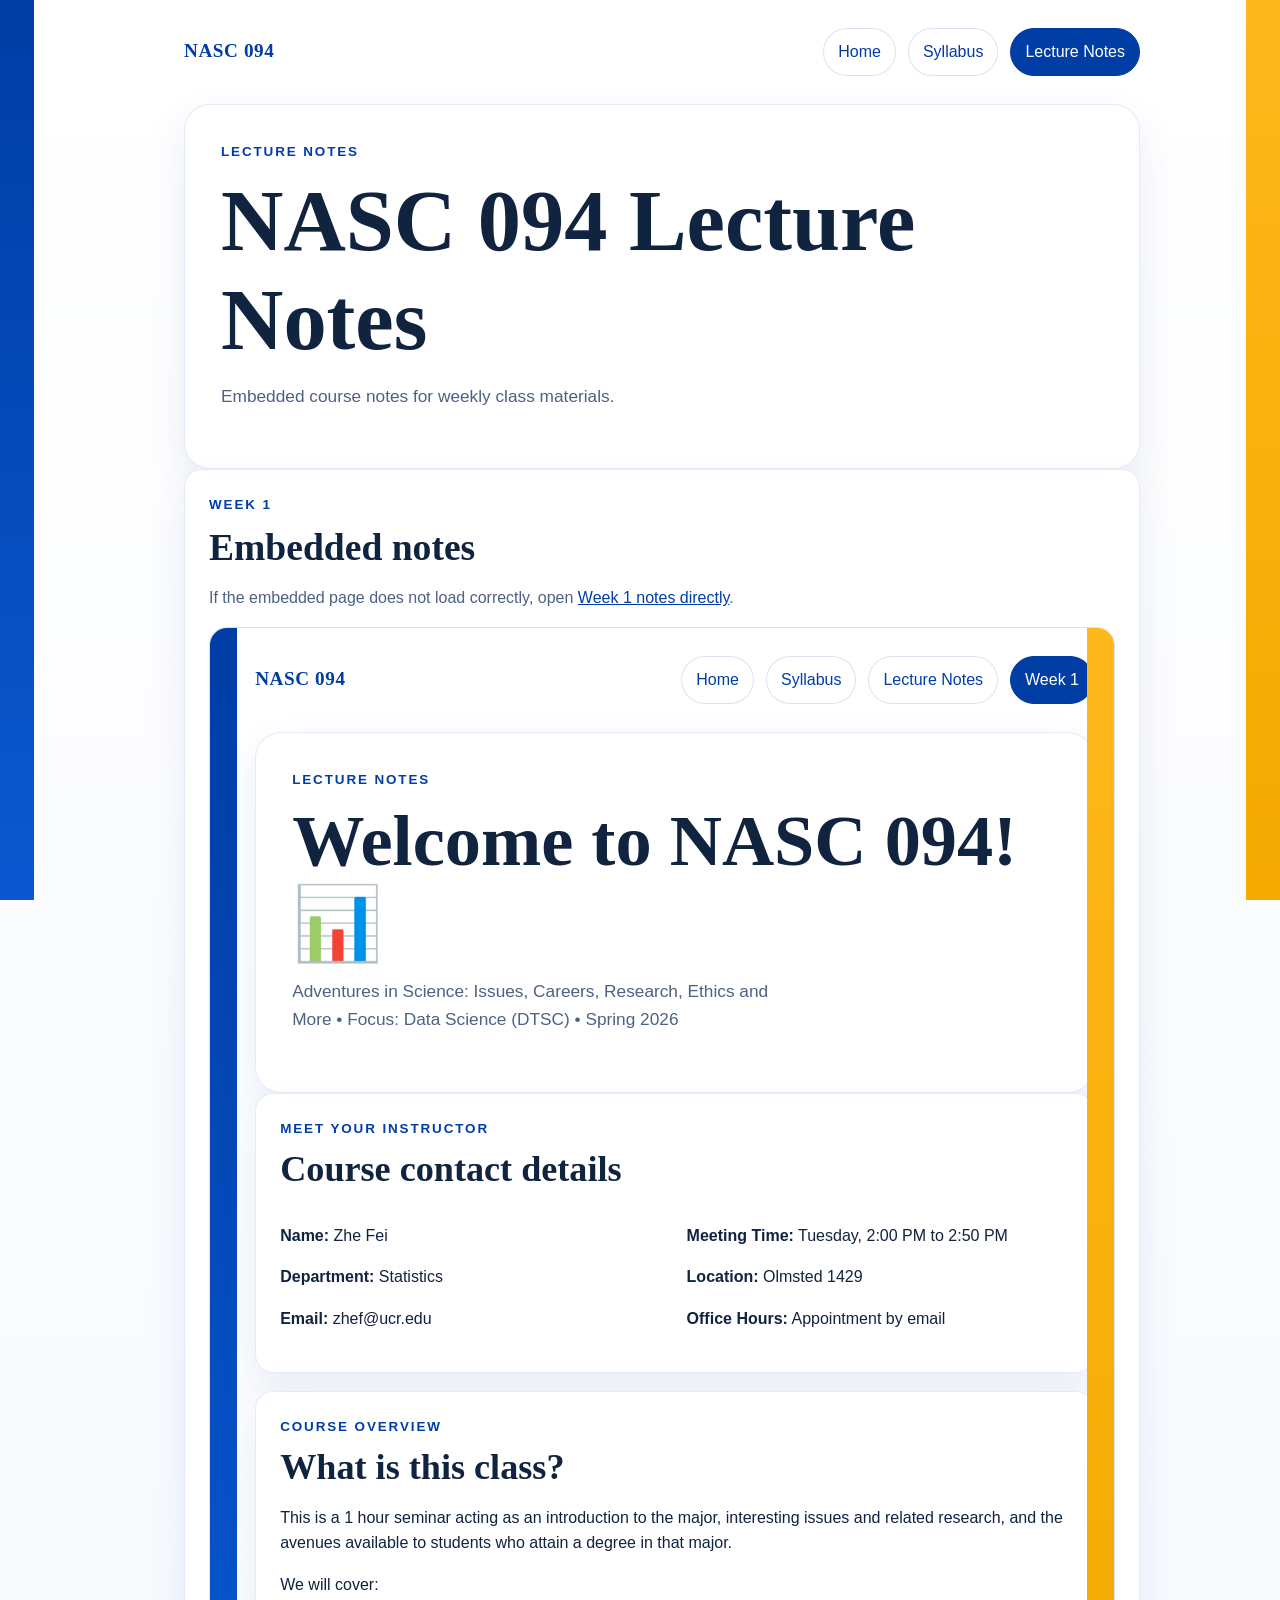
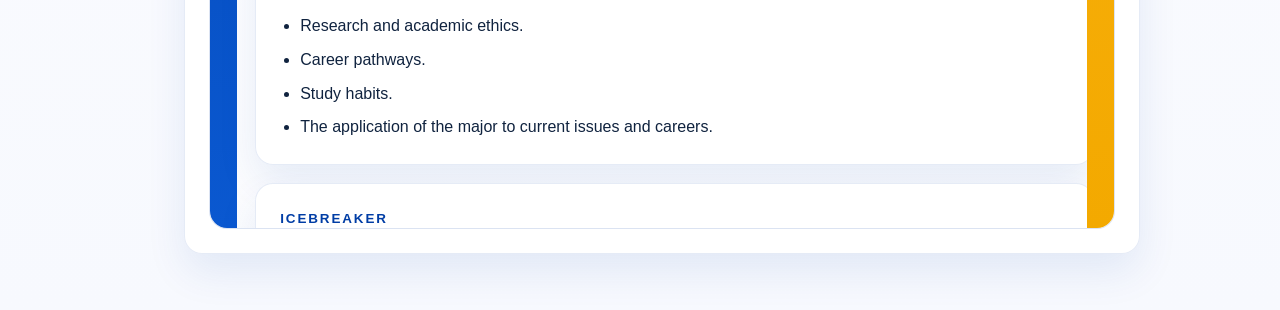
==== lecture_notes/index.html @ c9a221fa "notes" ====
<!DOCTYPE html>
<html lang="en">
<head>
  <meta charset="UTF-8">
  <meta name="viewport" content="width=device-width, initial-scale=1.0">
  <title>Lecture Notes | NASC 094</title>
  <meta name="description" content="Lecture notes for NASC 094 Adventures in Science, Data Science focus.">
  <link rel="stylesheet" href="../assets/styles.css">
</head>
<body>
  <div class="site-shell site-shell-inner">
    <header class="page-header">
      <nav class="topbar">
        <a class="brand" href="../index.html">NASC 094</a>
        <div class="nav-links">
          <a href="../index.html">Home</a>
          <a href="../syllabus.html">Syllabus</a>
          <a href="index.html" aria-current="page">Lecture Notes</a>
        </div>
      </nav>

      <section class="page-intro reveal delay-1">
        <p class="eyebrow">Lecture Notes</p>
        <h1>NASC 094 Lecture Notes</h1>
        <p class="hero-subtitle">Embedded course notes for weekly class materials.</p>
      </section>
    </header>

    <main class="stack-layout">
      <section class="content-panel reveal delay-2">
        <p class="section-tag">Week 1</p>
        <h2>Embedded notes</h2>
        <p class="muted">If the embedded page does not load correctly, open <a href="Week1.html">Week 1 notes directly</a>.</p>
        <div class="embed-shell">
          <iframe
            class="notes-frame"
            src="Week1.html"
            title="Week 1 lecture notes"
            loading="lazy">
          </iframe>
        </div>
      </section>
    </main>
  </div>
</body>
</html>
---- assets/styles.css ----
:root {
  --bg: #ffffff;
  --bg-soft: #f7f9fe;
  --paper: rgba(255, 255, 255, 0.96);
  --ink: #10233f;
  --muted: #4d6182;
  --line: rgba(0, 61, 165, 0.14);
  --blue: #003da5;
  --blue-soft: #e8f0ff;
  --gold: #ffb81c;
  --gold-soft: #fff3cf;
  --shadow: 0 18px 40px rgba(0, 61, 165, 0.09);
  --radius-lg: 26px;
  --radius-md: 18px;
  --radius-sm: 12px;
}

* {
  box-sizing: border-box;
}

html {
  scroll-behavior: smooth;
}

body {
  margin: 0;
  color: var(--ink);
  background:
    linear-gradient(180deg, #ffffff 0%, var(--bg-soft) 100%);
  font-family: "Avenir Next", "Trebuchet MS", sans-serif;
  line-height: 1.6;
  position: relative;
}

body::before {
  content: "";
  position: fixed;
  inset: 0 auto 0 0;
  width: clamp(12px, 3vw, 34px);
  background: linear-gradient(180deg, var(--blue) 0%, #0a58d0 100%);
  pointer-events: none;
  z-index: 0;
}

body::after {
  content: "";
  position: fixed;
  inset: 0 0 0 auto;
  width: clamp(12px, 3vw, 34px);
  background: linear-gradient(180deg, var(--gold) 0%, #f3a900 100%);
  pointer-events: none;
  z-index: 0;
}

a {
  color: var(--blue);
}

.site-shell {
  position: relative;
  max-width: 1180px;
  margin: 0 auto;
  padding: 28px 20px 56px clamp(32px, 5vw, 64px);
}

.site-shell-inner {
  max-width: 1040px;
}

.topbar {
  display: flex;
  justify-content: space-between;
  align-items: center;
  gap: 16px;
  margin-bottom: 28px;
}

.brand {
  color: var(--blue);
  text-decoration: none;
  font-family: Georgia, "Palatino Linotype", serif;
  font-size: 1.2rem;
  font-weight: 700;
  letter-spacing: 0.03em;
}

.nav-links {
  display: flex;
  flex-wrap: wrap;
  gap: 12px;
}

.nav-links a {
  padding: 10px 14px;
  border: 1px solid var(--line);
  border-radius: 999px;
  background: rgba(255, 255, 255, 0.96);
  color: var(--blue);
  text-decoration: none;
}

.nav-links a[aria-current="page"] {
  background: var(--blue);
  border-color: var(--blue);
  color: #ffffff;
}

.hero,
.page-header {
  position: relative;
}

.hero-panel,
.page-intro,
.content-panel,
.info-card,
.timeline-panel {
  background: var(--paper);
  backdrop-filter: blur(10px);
  border: 1px solid rgba(0, 61, 165, 0.1);
  box-shadow: var(--shadow);
}

.hero-panel,
.page-intro {
  border-radius: var(--radius-lg);
  padding: 36px;
}

.hero-panel {
  min-height: 340px;
  display: flex;
  flex-direction: column;
  justify-content: center;
  overflow: hidden;
  border-top: 8px solid var(--blue);
  border-right: 8px solid var(--gold);
}

.hero-panel::after {
  content: "";
  position: absolute;
  right: -60px;
  bottom: -60px;
  width: 240px;
  height: 240px;
  border-radius: 50%;
  background: linear-gradient(135deg, rgba(255, 184, 28, 0.26), rgba(0, 61, 165, 0.14));
  filter: blur(10px);
}

.eyebrow,
.section-tag {
  margin: 0 0 10px;
  color: var(--blue);
  font-size: 0.84rem;
  font-weight: 700;
  letter-spacing: 0.14em;
  text-transform: uppercase;
}

h1,
h2,
h3 {
  margin-top: 0;
  line-height: 1.15;
  font-family: Georgia, "Palatino Linotype", serif;
}

h1 {
  max-width: 12ch;
  margin-bottom: 12px;
  font-size: clamp(2.6rem, 8vw, 5.4rem);
}

.page-intro h1 {
  max-width: 100%;
}

h2 {
  margin-bottom: 16px;
  font-size: clamp(1.5rem, 4vw, 2.35rem);
}

h3 {
  margin-bottom: 8px;
  font-size: 1.12rem;
}

.hero-subtitle {
  max-width: 52ch;
  margin: 0 0 22px;
  color: var(--muted);
  font-size: 1.08rem;
}

.hero-meta {
  display: flex;
  flex-wrap: wrap;
  gap: 10px;
  margin-bottom: 24px;
}

.hero-meta span {
  padding: 8px 12px;
  border-radius: 999px;
  background: var(--blue-soft);
  border: 1px solid rgba(0, 61, 165, 0.14);
  font-size: 0.94rem;
}

.hero-actions {
  display: flex;
  flex-wrap: wrap;
  gap: 12px;
}

.button {
  display: inline-flex;
  align-items: center;
  justify-content: center;
  padding: 12px 18px;
  border-radius: 999px;
  text-decoration: none;
  font-weight: 700;
  transition: transform 180ms ease, background 180ms ease;
}

.button:hover {
  transform: translateY(-1px);
}

.button-primary {
  background: var(--blue);
  color: #ffffff;
}

.button-secondary {
  background: var(--gold-soft);
  color: var(--ink);
  border: 1px solid var(--line);
}

.card-grid,
.content-grid {
  display: grid;
  gap: 18px;
  margin-top: 22px;
}

.card-grid {
  grid-template-columns: repeat(3, minmax(0, 1fr));
}

.content-grid {
  grid-template-columns: minmax(0, 1.4fr) minmax(300px, 0.9fr);
}

.info-card,
.content-panel,
.timeline-panel {
  border-radius: var(--radius-md);
  padding: 24px;
}

.info-card h2 {
  margin-bottom: 12px;
  font-size: 1.3rem;
}

.card-highlight {
  margin: 0 0 4px;
  font-size: 1.5rem;
  font-weight: 700;
}

.accent-gold {
  border-top: 6px solid var(--gold);
}

.accent-green {
  border-top: 6px solid var(--blue);
}

.accent-rust {
  border-top: 6px solid var(--gold);
}

.compact {
  align-self: start;
}

.feature-list,
.assignment-list {
  margin: 0;
  padding-left: 20px;
}

.feature-list li + li {
  margin-top: 8px;
}

.facts {
  display: grid;
  gap: 12px;
  margin: 0;
}

.facts div {
  padding: 12px 14px;
  border-radius: var(--radius-sm);
  background: var(--blue-soft);
}

.facts dt {
  margin-bottom: 2px;
  color: var(--muted);
  font-size: 0.88rem;
  text-transform: uppercase;
  letter-spacing: 0.08em;
}

.facts dd {
  margin: 0;
  font-weight: 700;
}

.grade-boxes {
  display: grid;
  grid-template-columns: repeat(3, minmax(0, 1fr));
  gap: 12px;
  margin: 18px 0;
}

.grade-box {
  padding: 16px;
  border-radius: var(--radius-sm);
  background: linear-gradient(180deg, rgba(255, 184, 28, 0.22), rgba(0, 61, 165, 0.08));
  border: 1px solid rgba(0, 61, 165, 0.12);
}

.grade-box strong,
.grade-box span {
  display: block;
}

.grade-box span {
  margin-top: 6px;
  font-size: 1.35rem;
  font-weight: 700;
}

.muted {
  color: var(--muted);
}

.timeline {
  display: grid;
  grid-template-columns: repeat(4, minmax(0, 1fr));
  gap: 14px;
}

.timeline div {
  padding: 16px;
  border-radius: var(--radius-sm);
  background: rgba(255, 255, 255, 0.92);
  border: 1px solid var(--line);
}

.timeline span {
  display: inline-block;
  margin-bottom: 8px;
  padding: 6px 10px;
  border-radius: 999px;
  background: var(--gold-soft);
  color: var(--blue);
  font-size: 0.88rem;
  font-weight: 700;
}

.timeline p {
  margin: 0;
}

.site-footer {
  display: flex;
  justify-content: space-between;
  gap: 16px;
  margin-top: 26px;
  padding: 18px 4px 0;
  color: var(--muted);
}

.stack-layout {
  display: grid;
  gap: 18px;
}

.two-column-list {
  display: grid;
  grid-template-columns: repeat(2, minmax(0, 1fr));
  gap: 16px 24px;
}

.assignment-list {
  display: grid;
  gap: 14px;
  padding-left: 0;
}

.assignment-list article {
  padding: 16px 18px;
  border-radius: var(--radius-sm);
  background: rgba(255, 255, 255, 0.96);
  border: 1px solid var(--line);
}

.assignment-list h3,
.assignment-list p {
  margin: 0;
}

.assignment-list p {
  margin-top: 6px;
}

.schedule-table {
  display: grid;
  gap: 12px;
}

.schedule-row {
  display: grid;
  grid-template-columns: 130px minmax(0, 1fr);
  gap: 14px;
  align-items: start;
  padding: 16px 18px;
  border-radius: var(--radius-sm);
  background: rgba(255, 255, 255, 0.96);
  border: 1px solid var(--line);
}

.schedule-week {
  font-weight: 700;
  color: var(--blue);
}

.schedule-topic {
  min-width: 0;
}

.embed-shell {
  overflow: hidden;
  border: 1px solid var(--line);
  border-radius: var(--radius-md);
  background: #ffffff;
}

.notes-frame {
  display: block;
  width: 100%;
  min-height: 1200px;
  border: 0;
  background: #ffffff;
}

.reveal {
  opacity: 0;
  transform: translateY(16px);
  animation: rise 700ms ease forwards;
}

.delay-1 {
  animation-delay: 80ms;
}

.delay-2 {
  animation-delay: 160ms;
}

.delay-3 {
  animation-delay: 240ms;
}

.delay-4 {
  animation-delay: 320ms;
}

@keyframes rise {
  to {
    opacity: 1;
    transform: translateY(0);
  }
}

@media (max-width: 900px) {
  .card-grid,
  .content-grid,
  .timeline,
  .grade-boxes,
  .two-column-list {
    grid-template-columns: 1fr;
  }

  .site-footer,
  .topbar {
    flex-direction: column;
    align-items: flex-start;
  }

  h1 {
    max-width: 100%;
  }
}

@media (max-width: 640px) {
  .site-shell {
    padding: 16px 14px 42px 30px;
  }

  .hero-panel,
  .page-intro,
  .content-panel,
  .info-card,
  .timeline-panel {
    padding: 20px;
  }

  .schedule-row {
    grid-template-columns: 1fr;
  }

  .nav-links {
    width: 100%;
  }

  .nav-links a {
    text-align: center;
    flex: 1 1 auto;
  }
}
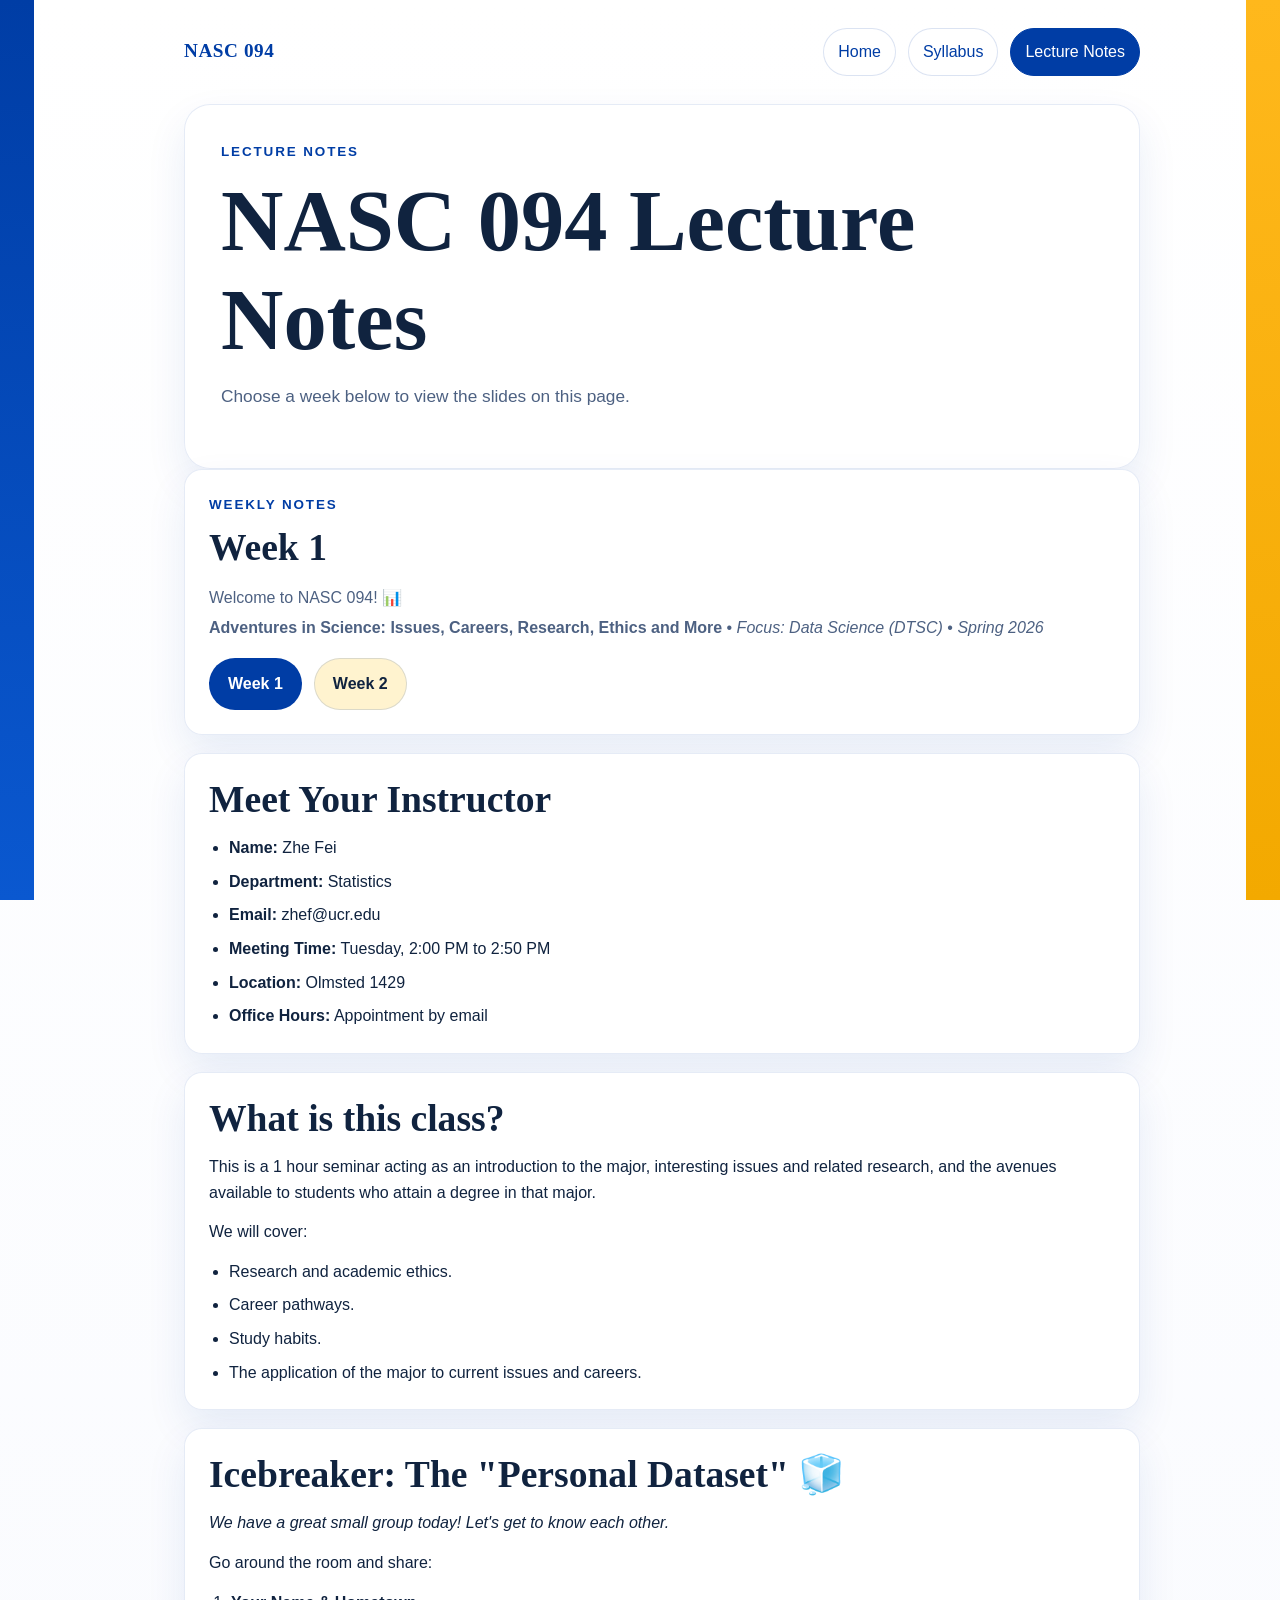
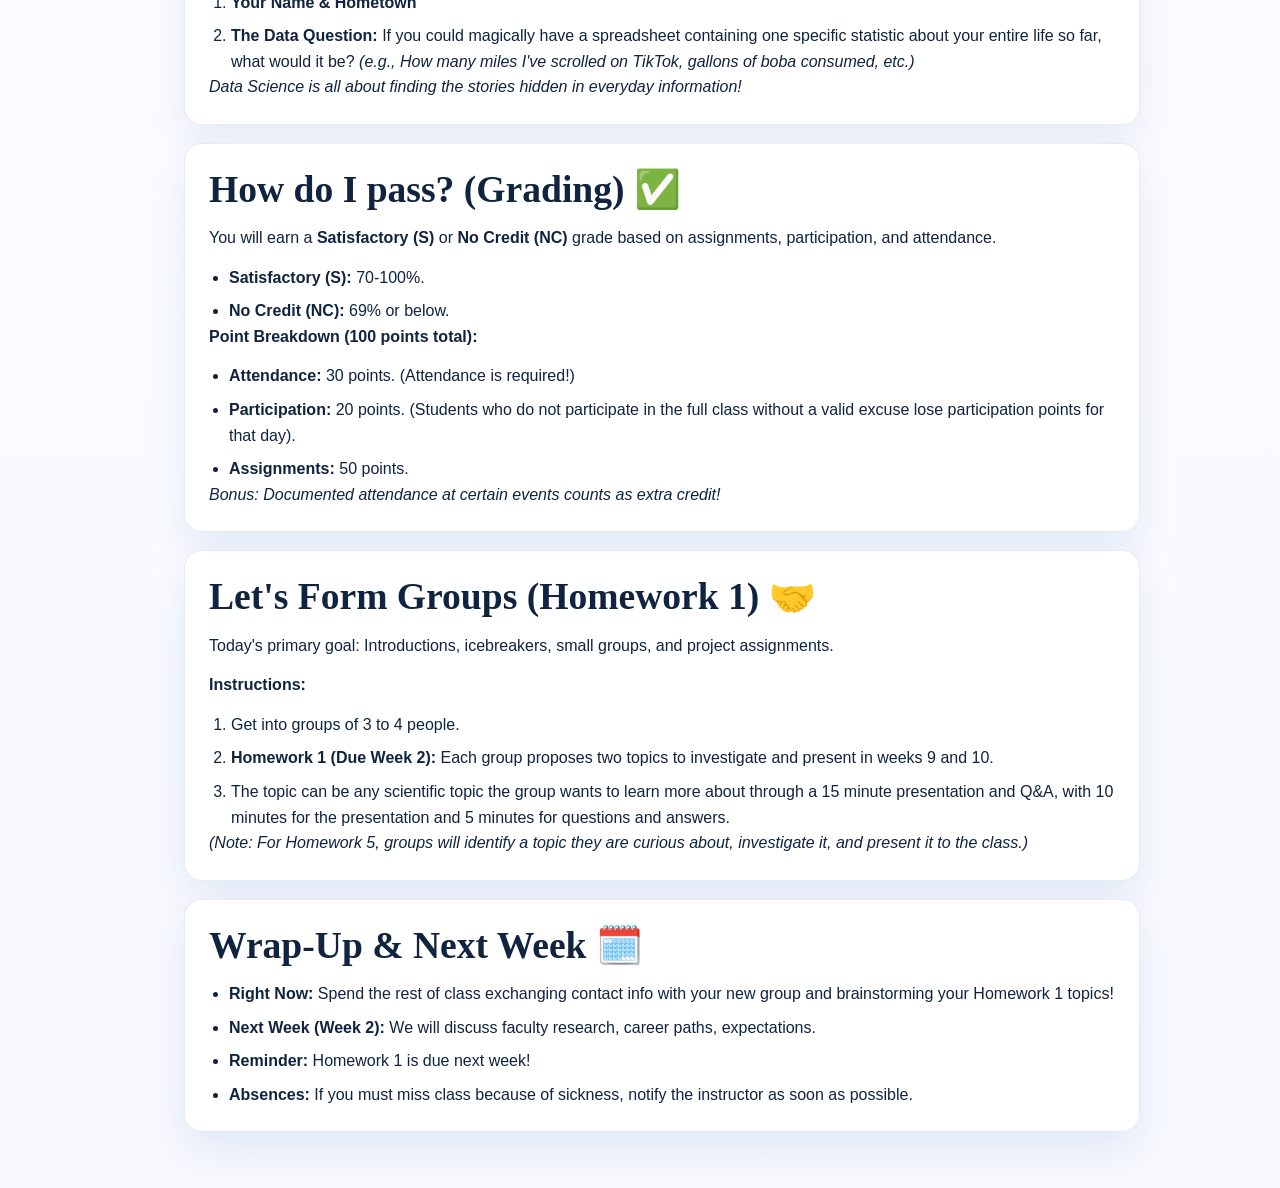
==== commit 2dabf502: "notes" ====
--- a/lecture_notes/index.html
+++ b/lecture_notes/index.html
@@ -22,25 +22,37 @@
       <section class="page-intro reveal delay-1">
         <p class="eyebrow">Lecture Notes</p>
         <h1>NASC 094 Lecture Notes</h1>
-        <p class="hero-subtitle">Embedded course notes for weekly class materials.</p>
+        <p class="hero-subtitle">Choose a week below to view the slides on this page.</p>
       </section>
     </header>
 
     <main class="stack-layout">
       <section class="content-panel reveal delay-2">
-        <p class="section-tag">Week 1</p>
-        <h2>Embedded notes</h2>
-        <p class="muted">If the embedded page does not load correctly, open <a href="Week1.html">Week 1 notes directly</a>.</p>
-        <div class="embed-shell">
-          <iframe
-            class="notes-frame"
-            src="Week1.html"
-            title="Week 1 lecture notes"
-            loading="lazy">
-          </iframe>
+        <p class="section-tag">Weekly Notes</p>
+        <h2 id="deck-heading">Week 1</h2>
+        <p class="muted" id="deck-summary">Lecture notes are rendered directly from the markdown files in this folder.</p>
+        <div class="notes-switcher" role="tablist" aria-label="Lecture note weeks">
+          <a class="button button-secondary note-tab" href="#week1" data-week="week1">Week 1</a>
+          <a class="button button-secondary note-tab" href="#week2" data-week="week2">Week 2</a>
         </div>
       </section>
+
+      <div id="notes-content" class="stack-layout" aria-live="polite"></div>
+
+      <noscript>
+        <section class="content-panel">
+          <p class="section-tag">JavaScript Required</p>
+          <h2>Open the markdown files directly</h2>
+          <p>This page uses JavaScript to render the markdown lecture notes.</p>
+          <ul class="feature-list">
+            <li><a href="Week1.md">Week 1 markdown</a></li>
+            <li><a href="Week2.md">Week 2 markdown</a></li>
+          </ul>
+        </section>
+      </noscript>
     </main>
   </div>
+
+  <script src="../assets/lecture-notes.js" defer></script>
 </body>
 </html>
--- a/assets/styles.css
+++ b/assets/styles.css
@@ -174,6 +174,11 @@
   font-size: clamp(2.6rem, 8vw, 5.4rem);
 }
 
+.hero-panel h1 {
+  max-width: 100%;
+  font-size: clamp(2rem, 4.8vw, 3.6rem);
+}
+
 .page-intro h1 {
   max-width: 100%;
 }
@@ -193,6 +198,11 @@
   margin: 0 0 22px;
   color: var(--muted);
   font-size: 1.08rem;
+}
+
+.hero-panel .hero-subtitle {
+  max-width: 100%;
+  font-size: clamp(0.98rem, 1.8vw, 1.12rem);
 }
 
 .hero-meta {
@@ -214,6 +224,43 @@
   display: flex;
   flex-wrap: wrap;
   gap: 12px;
+  justify-content: flex-end;
+}
+
+.hero-footer {
+  position: relative;
+  z-index: 1;
+  display: flex;
+  justify-content: space-between;
+  align-items: flex-end;
+  gap: 20px;
+  margin-top: auto;
+}
+
+.hero-instructor {
+  display: flex;
+  flex-direction: column;
+  gap: 2px;
+}
+
+.hero-instructor-label {
+  margin: 0;
+  color: var(--muted);
+  font-size: 0.82rem;
+  font-weight: 700;
+  letter-spacing: 0.08em;
+  text-transform: uppercase;
+}
+
+.hero-instructor-name {
+  margin: 0;
+  font-size: 1.12rem;
+  font-weight: 700;
+}
+
+.hero-instructor-email {
+  font-weight: 600;
+  text-decoration: none;
 }
 
 .button {
@@ -349,6 +396,22 @@
   margin-top: 6px;
   font-size: 1.35rem;
   font-weight: 700;
+}
+
+.grading-panel {
+  font-size: 0.95rem;
+}
+
+.grading-panel h2 {
+  font-size: clamp(1.25rem, 2.4vw, 1.75rem);
+}
+
+.grading-panel .grade-box strong {
+  font-size: 0.92rem;
+}
+
+.grading-panel .grade-box span {
+  font-size: 1.08rem;
 }
 
 .muted {
@@ -465,6 +528,62 @@
   background: #ffffff;
 }
 
+.notes-title {
+  font-size: clamp(1.8rem, 3.6vw, 2.8rem);
+}
+
+.notes-switcher {
+  display: flex;
+  flex-wrap: wrap;
+  gap: 12px;
+  margin-top: 18px;
+}
+
+.note-tab {
+  border: 1px solid var(--line);
+}
+
+.note-tab.is-active {
+  background: var(--blue);
+  color: #ffffff;
+}
+
+.note-slide h2 {
+  margin-bottom: 14px;
+}
+
+.note-slide p {
+  margin: 0 0 14px;
+}
+
+.note-slide p:last-child,
+.note-slide ul:last-child,
+.note-slide ol:last-child {
+  margin-bottom: 0;
+}
+
+.note-slide code {
+  padding: 0.08rem 0.35rem;
+  border-radius: 999px;
+  background: var(--blue-soft);
+  font-family: "SFMono-Regular", Consolas, "Liberation Mono", Menlo, monospace;
+  font-size: 0.92em;
+}
+
+.notes-ordered-list {
+  margin: 0;
+  padding-left: 22px;
+}
+
+.notes-ordered-list li + li {
+  margin-top: 8px;
+}
+
+.notes-subtitle {
+  display: inline-block;
+  margin-top: 4px;
+}
+
 .reveal {
   opacity: 0;
   transform: translateY(16px);
@@ -512,6 +631,15 @@
   h1 {
     max-width: 100%;
   }
+
+  .hero-footer {
+    flex-direction: column;
+    align-items: flex-start;
+  }
+
+  .hero-actions {
+    justify-content: flex-start;
+  }
 }
 
 @media (max-width: 640px) {
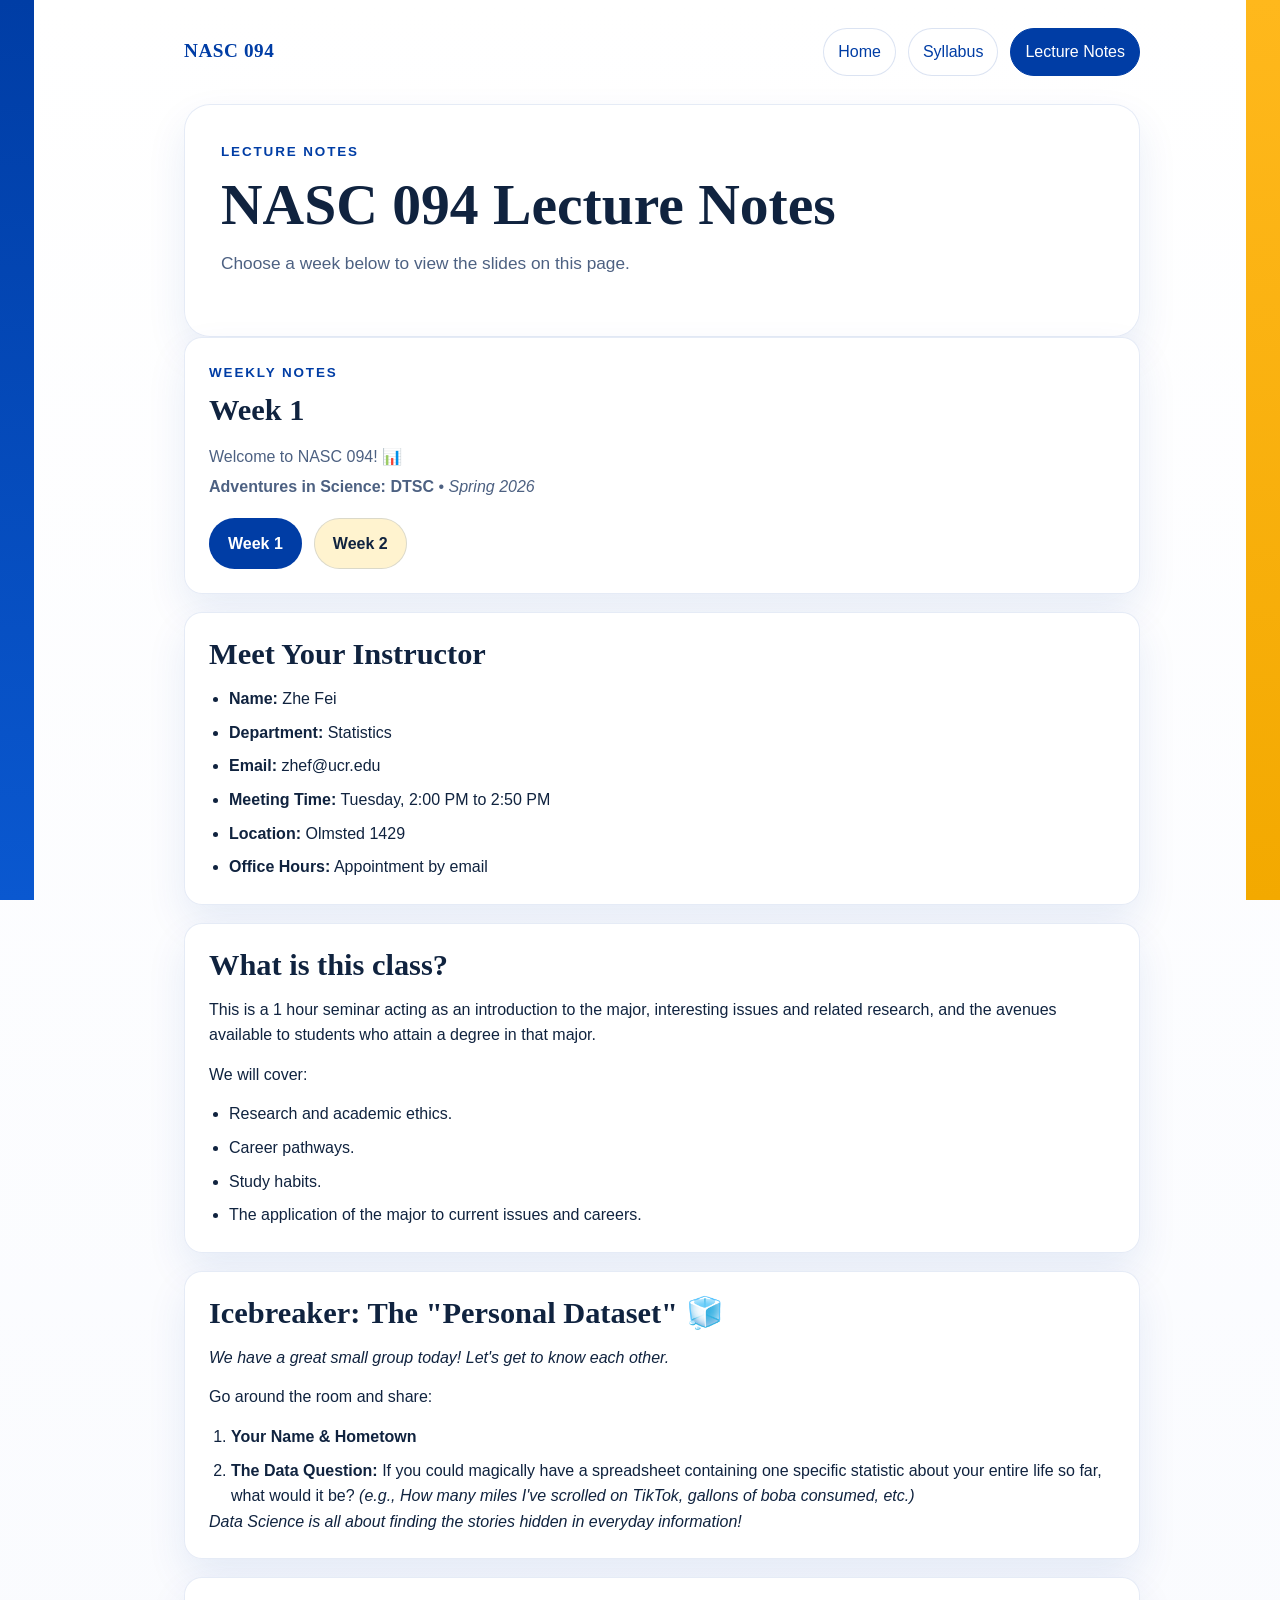
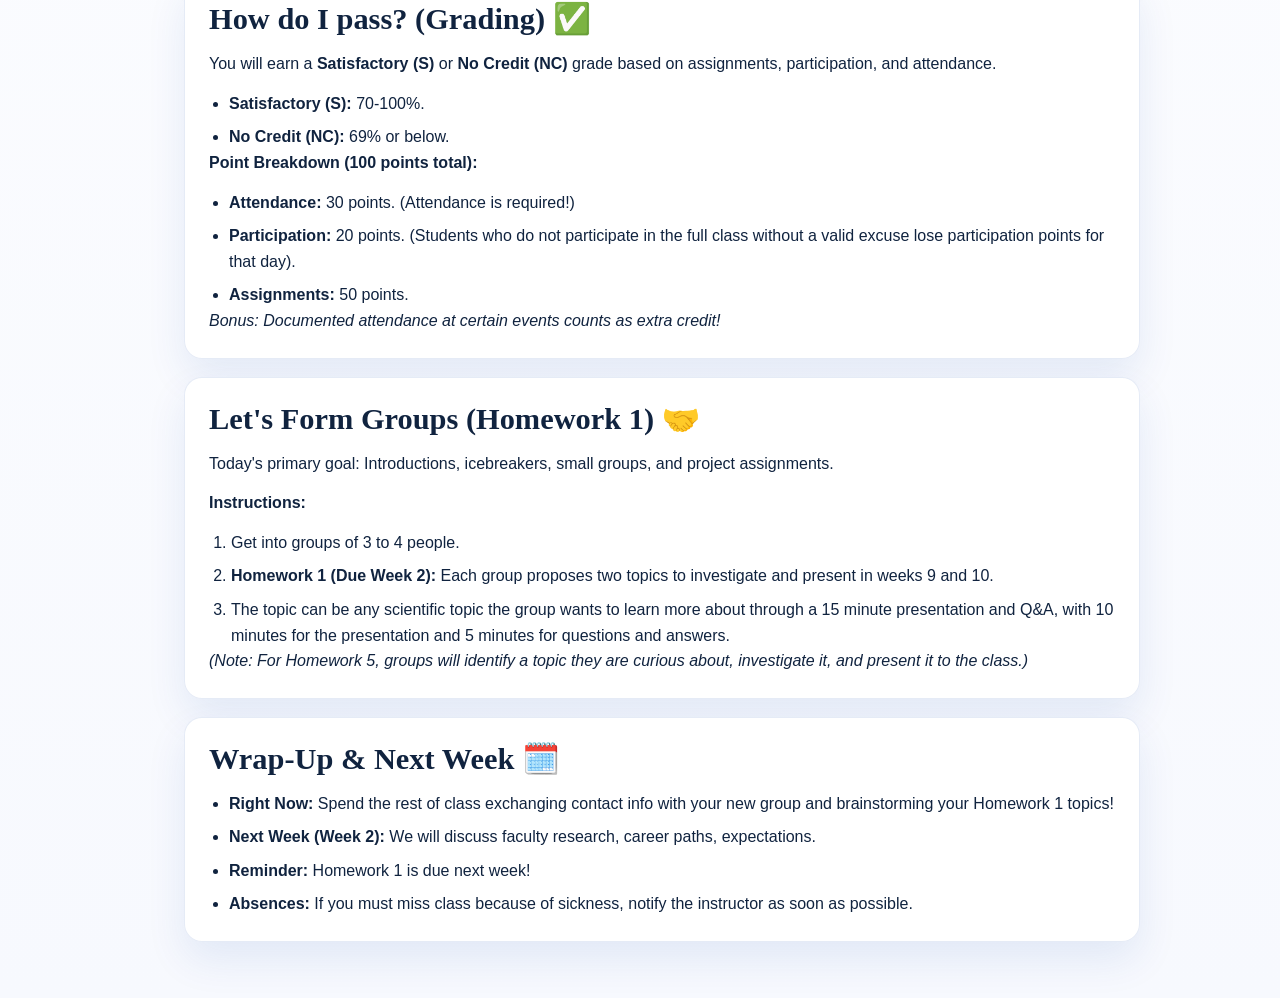
==== commit 3b8e18a7: "fontsize" ====
--- a/lecture_notes/index.html
+++ b/lecture_notes/index.html
@@ -21,7 +21,7 @@
 
       <section class="page-intro reveal delay-1">
         <p class="eyebrow">Lecture Notes</p>
-        <h1>NASC 094 Lecture Notes</h1>
+        <h1 class="notes-page-title">NASC 094 Lecture Notes</h1>
         <p class="hero-subtitle">Choose a week below to view the slides on this page.</p>
       </section>
     </header>
--- a/assets/styles.css
+++ b/assets/styles.css
@@ -532,8 +532,21 @@
   font-size: clamp(1.8rem, 3.6vw, 2.8rem);
 }
 
+.notes-page-title {
+  max-width: 100%;
+  font-size: clamp(2rem, 4.8vw, 3.6rem);
+}
+
 .notes-switcher {
   display: flex;
+}
+
+#deck-heading {
+  font-size: clamp(1.35rem, 2.8vw, 1.9rem);
+  margin-bottom: 12px;
+}
+
+.notes-switcher {
   flex-wrap: wrap;
   gap: 12px;
   margin-top: 18px;
@@ -550,6 +563,7 @@
 
 .note-slide h2 {
   margin-bottom: 14px;
+  font-size: clamp(1.35rem, 2.8vw, 1.9rem);
 }
 
 .note-slide p {
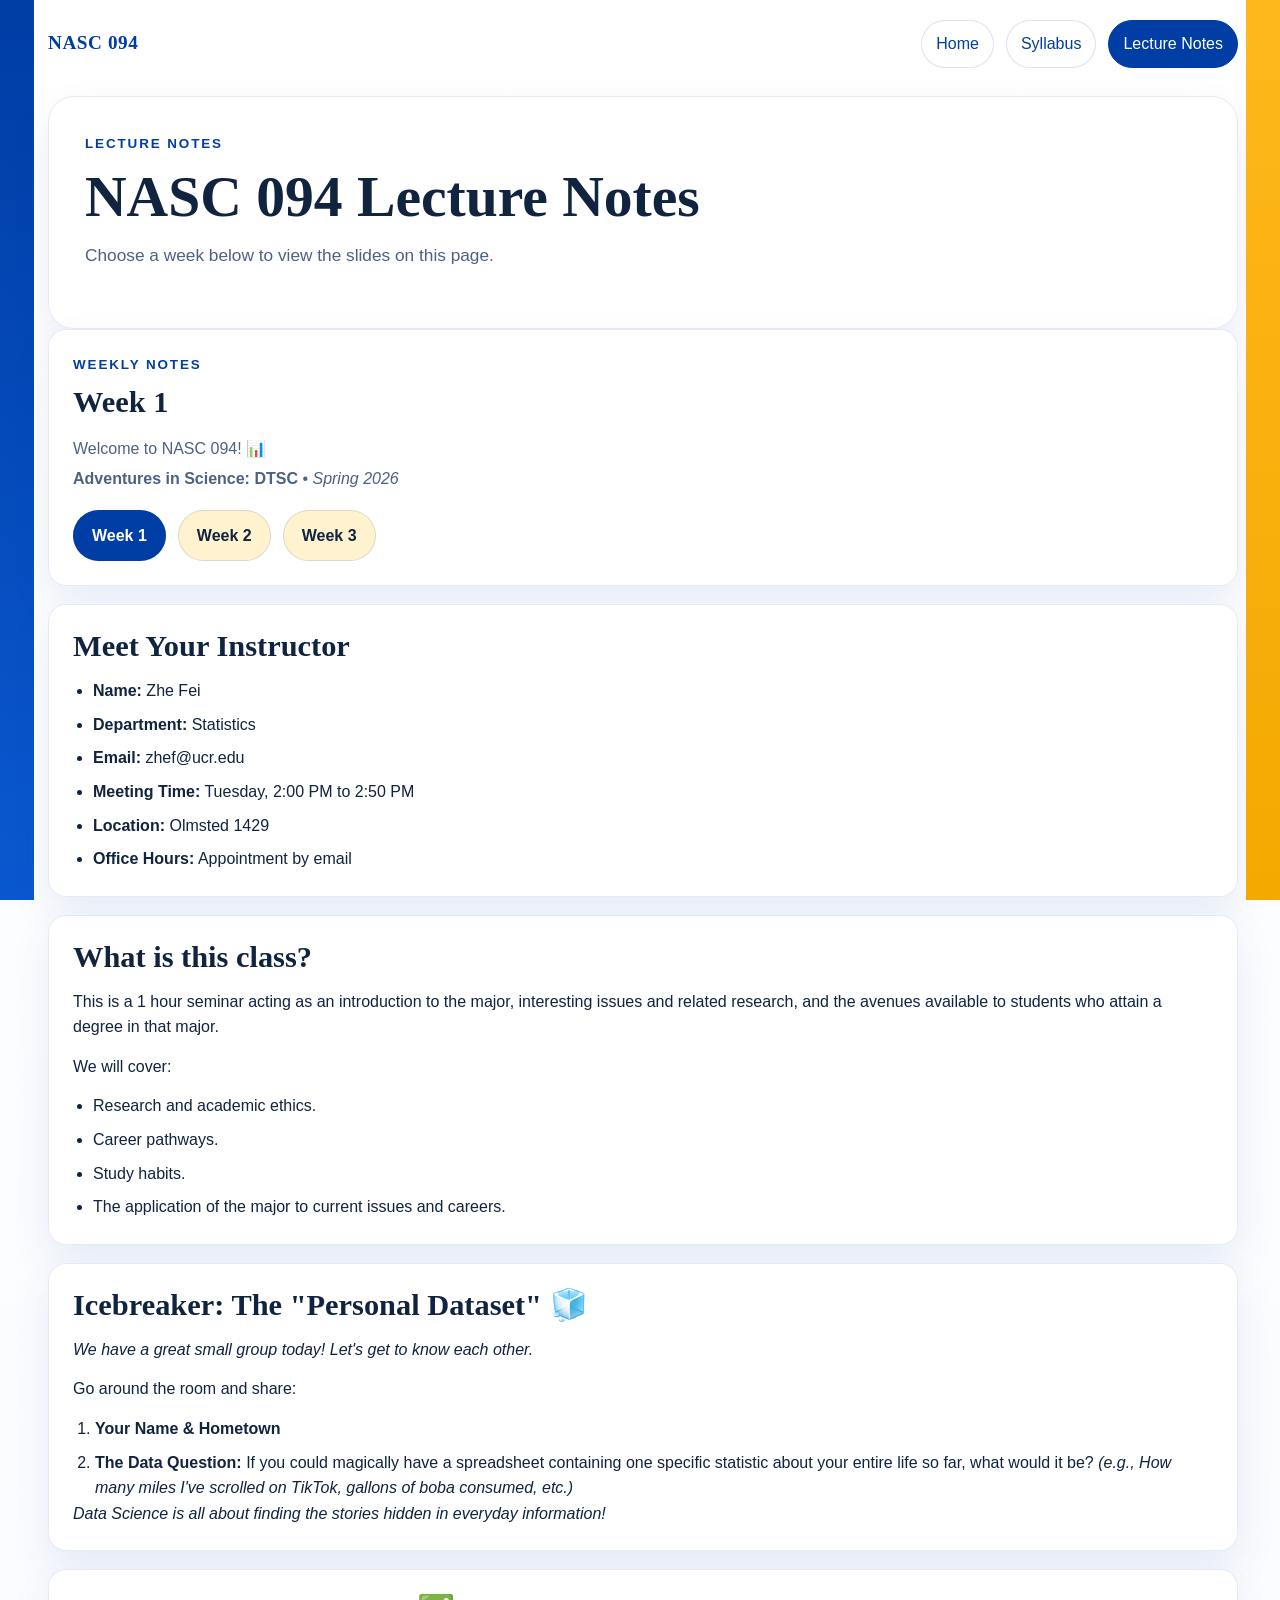
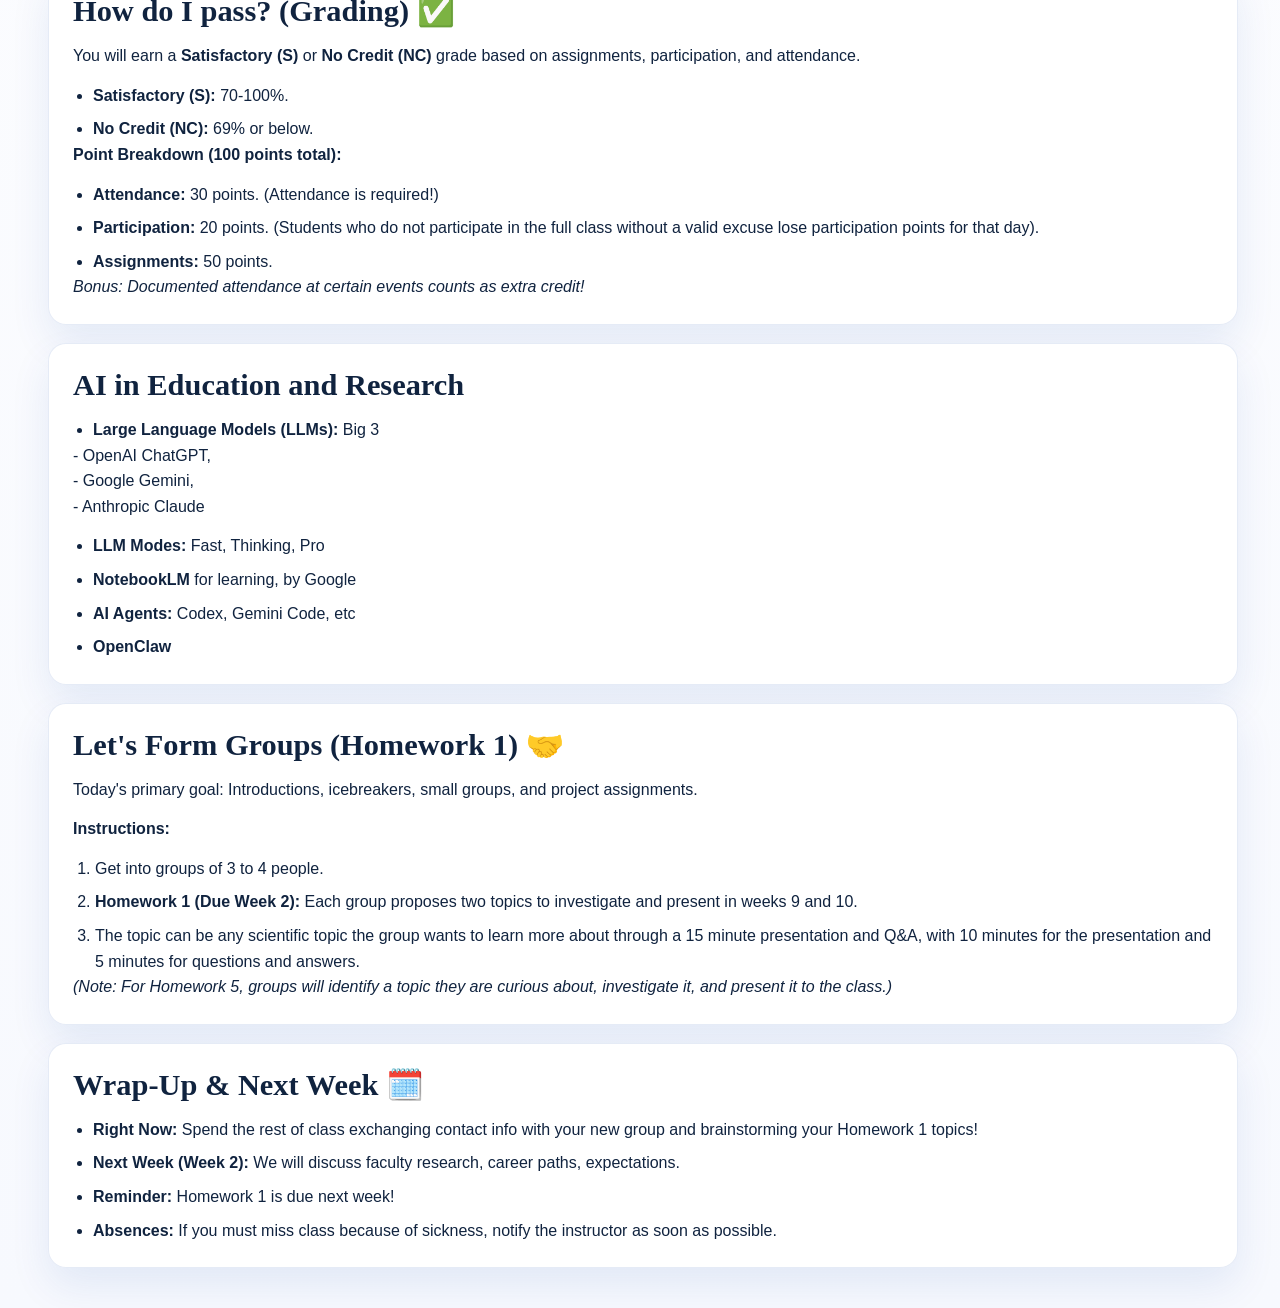
==== commit d4b34e8b: "week3" ====
--- a/lecture_notes/index.html
+++ b/lecture_notes/index.html
@@ -7,8 +7,8 @@
   <meta name="description" content="Lecture notes for NASC 094 Adventures in Science, Data Science focus.">
   <link rel="stylesheet" href="../assets/styles.css">
 </head>
-<body>
-  <div class="site-shell site-shell-inner">
+<body class="notes-page">
+  <div class="site-shell notes-shell">
     <header class="page-header">
       <nav class="topbar">
         <a class="brand" href="../index.html">NASC 094</a>
@@ -34,6 +34,7 @@
         <div class="notes-switcher" role="tablist" aria-label="Lecture note weeks">
           <a class="button button-secondary note-tab" href="#week1" data-week="week1">Week 1</a>
           <a class="button button-secondary note-tab" href="#week2" data-week="week2">Week 2</a>
+          <a class="button button-secondary note-tab" href="#week3" data-week="week3">Week 3</a>
         </div>
       </section>
 
@@ -47,6 +48,7 @@
           <ul class="feature-list">
             <li><a href="Week1.md">Week 1 markdown</a></li>
             <li><a href="Week2.md">Week 2 markdown</a></li>
+            <li><a href="Week3.md">Week 3 markdown</a></li>
           </ul>
         </section>
       </noscript>
--- a/assets/styles.css
+++ b/assets/styles.css
@@ -68,6 +68,12 @@
   max-width: 1040px;
 }
 
+.notes-page .notes-shell {
+  width: min(calc(100vw - 48px), 1440px);
+  max-width: none;
+  padding: 20px 18px 40px 24px;
+}
+
 .topbar {
   display: flex;
   justify-content: space-between;
@@ -584,6 +590,96 @@
   font-size: 0.92em;
 }
 
+.notes-split-layout {
+  display: grid;
+  grid-template-columns: minmax(320px, 0.9fr) minmax(0, 1.3fr);
+  gap: 14px;
+  align-items: stretch;
+  height: clamp(760px, calc(100vh - 170px), 1120px);
+}
+
+.split-pane {
+  min-height: 0;
+}
+
+.split-pane-notes {
+  overflow: auto;
+  padding-right: 6px;
+}
+
+.split-pane-stack {
+  display: grid;
+  gap: 18px;
+}
+
+.split-pane-paper {
+  display: flex;
+  flex-direction: column;
+  padding: 0;
+  overflow: hidden;
+  background: var(--paper);
+  backdrop-filter: blur(10px);
+  border: 1px solid rgba(0, 61, 165, 0.1);
+  border-radius: var(--radius-md);
+  box-shadow: var(--shadow);
+}
+
+.paper-open-link {
+  flex: 0 0 auto;
+}
+
+.paper-pane-body {
+  position: relative;
+  display: flex;
+  flex: 1 1 auto;
+  min-height: 0;
+  background: #ffffff;
+}
+
+.paper-loading {
+  position: absolute;
+  top: 14px;
+  left: 16px;
+  z-index: 1;
+  margin: 0;
+  padding: 8px 12px;
+  border-radius: 999px;
+  background: rgba(255, 255, 255, 0.96);
+  border: 1px solid var(--line);
+}
+
+.paper-embed {
+  display: block;
+  flex: 1 1 auto;
+  width: 100%;
+  min-height: 0;
+  border: 0;
+  background: #ffffff;
+}
+
+.paper-fallback {
+  display: grid;
+  gap: 14px;
+  align-content: center;
+  max-width: 42ch;
+  margin: auto;
+  padding: 24px;
+}
+
+.paper-fallback h3,
+.paper-fallback p {
+  margin: 0;
+}
+
+.split-pane-paper.is-loaded .paper-loading {
+  display: none;
+}
+
+.split-pane-paper.is-fallback .paper-embed,
+.split-pane-paper.is-fallback .paper-loading {
+  display: none;
+}
+
 .notes-ordered-list {
   margin: 0;
   padding-left: 22px;
@@ -632,7 +728,8 @@
   .content-grid,
   .timeline,
   .grade-boxes,
-  .two-column-list {
+  .two-column-list,
+  .notes-split-layout {
     grid-template-columns: 1fr;
   }
 
@@ -654,11 +751,29 @@
   .hero-actions {
     justify-content: flex-start;
   }
+
+  .notes-split-layout {
+    height: auto;
+  }
+
+  .split-pane-notes {
+    overflow: visible;
+    padding-right: 0;
+  }
+
+  .split-pane-paper {
+    min-height: 640px;
+  }
 }
 
 @media (max-width: 640px) {
   .site-shell {
     padding: 16px 14px 42px 30px;
+  }
+
+  .notes-page .notes-shell {
+    width: min(calc(100vw - 20px), 1560px);
+    padding: 16px 10px 36px 14px;
   }
 
   .hero-panel,
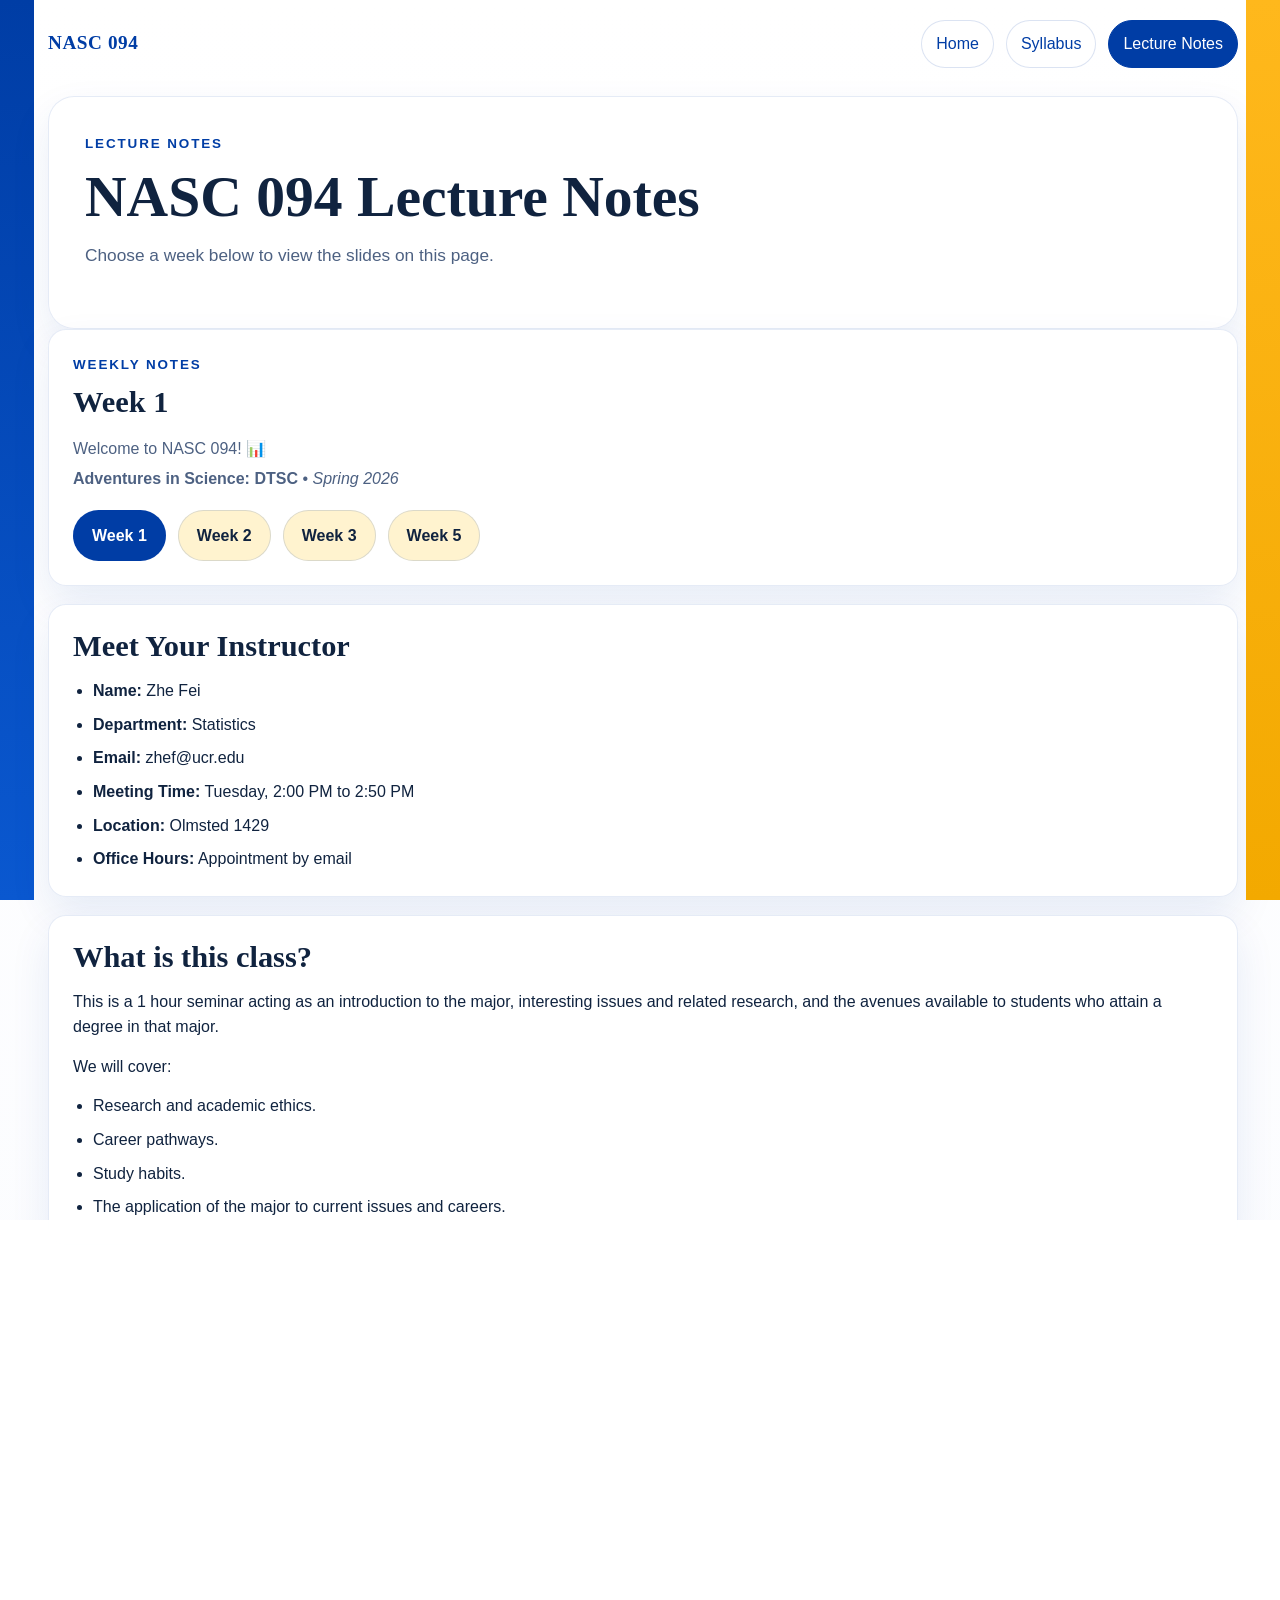
==== commit f131758f: "week5" ====
--- a/lecture_notes/index.html
+++ b/lecture_notes/index.html
@@ -35,6 +35,7 @@
           <a class="button button-secondary note-tab" href="#week1" data-week="week1">Week 1</a>
           <a class="button button-secondary note-tab" href="#week2" data-week="week2">Week 2</a>
           <a class="button button-secondary note-tab" href="#week3" data-week="week3">Week 3</a>
+          <a class="button button-secondary note-tab" href="#week5" data-week="week5">Week 5</a>
         </div>
       </section>
 
--- a/assets/styles.css
+++ b/assets/styles.css
@@ -694,6 +694,38 @@
   margin-top: 4px;
 }
 
+.slide-figure {
+  margin: 0 0 14px;
+  overflow: hidden;
+  border-radius: var(--radius-sm);
+  border: 1px solid var(--line);
+  max-width: 75%;
+}
+
+.slide-img {
+  display: block;
+  width: 100%;
+  max-height: 220px;
+  object-fit: cover;
+  object-position: top;
+}
+
+.slide-img-caption {
+  padding: 6px 10px;
+  font-size: 0.82rem;
+  color: var(--muted);
+  background: var(--bg-soft);
+}
+
+.slide-figure.img-missing .slide-img {
+  display: none;
+}
+
+.slide-figure.img-missing .slide-img-caption {
+  padding: 16px;
+  font-style: italic;
+}
+
 .reveal {
   opacity: 0;
   transform: translateY(16px);
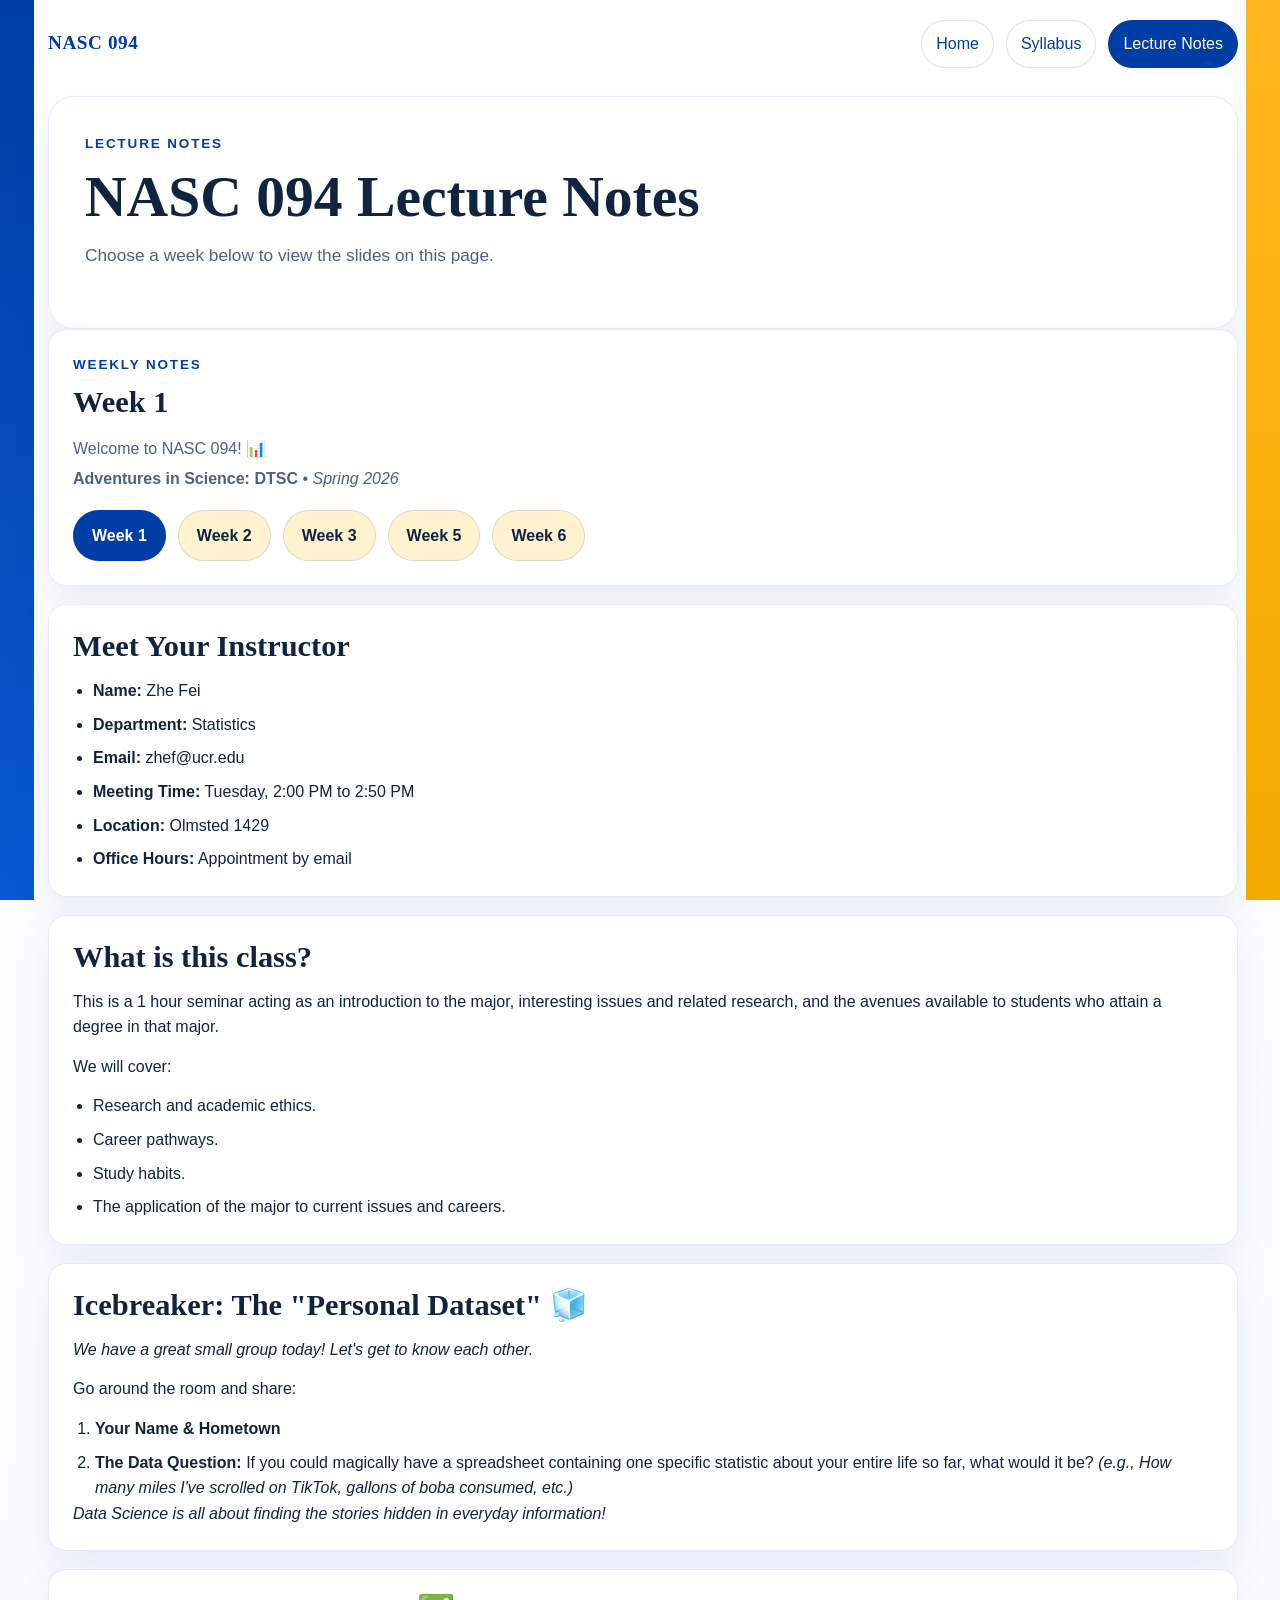
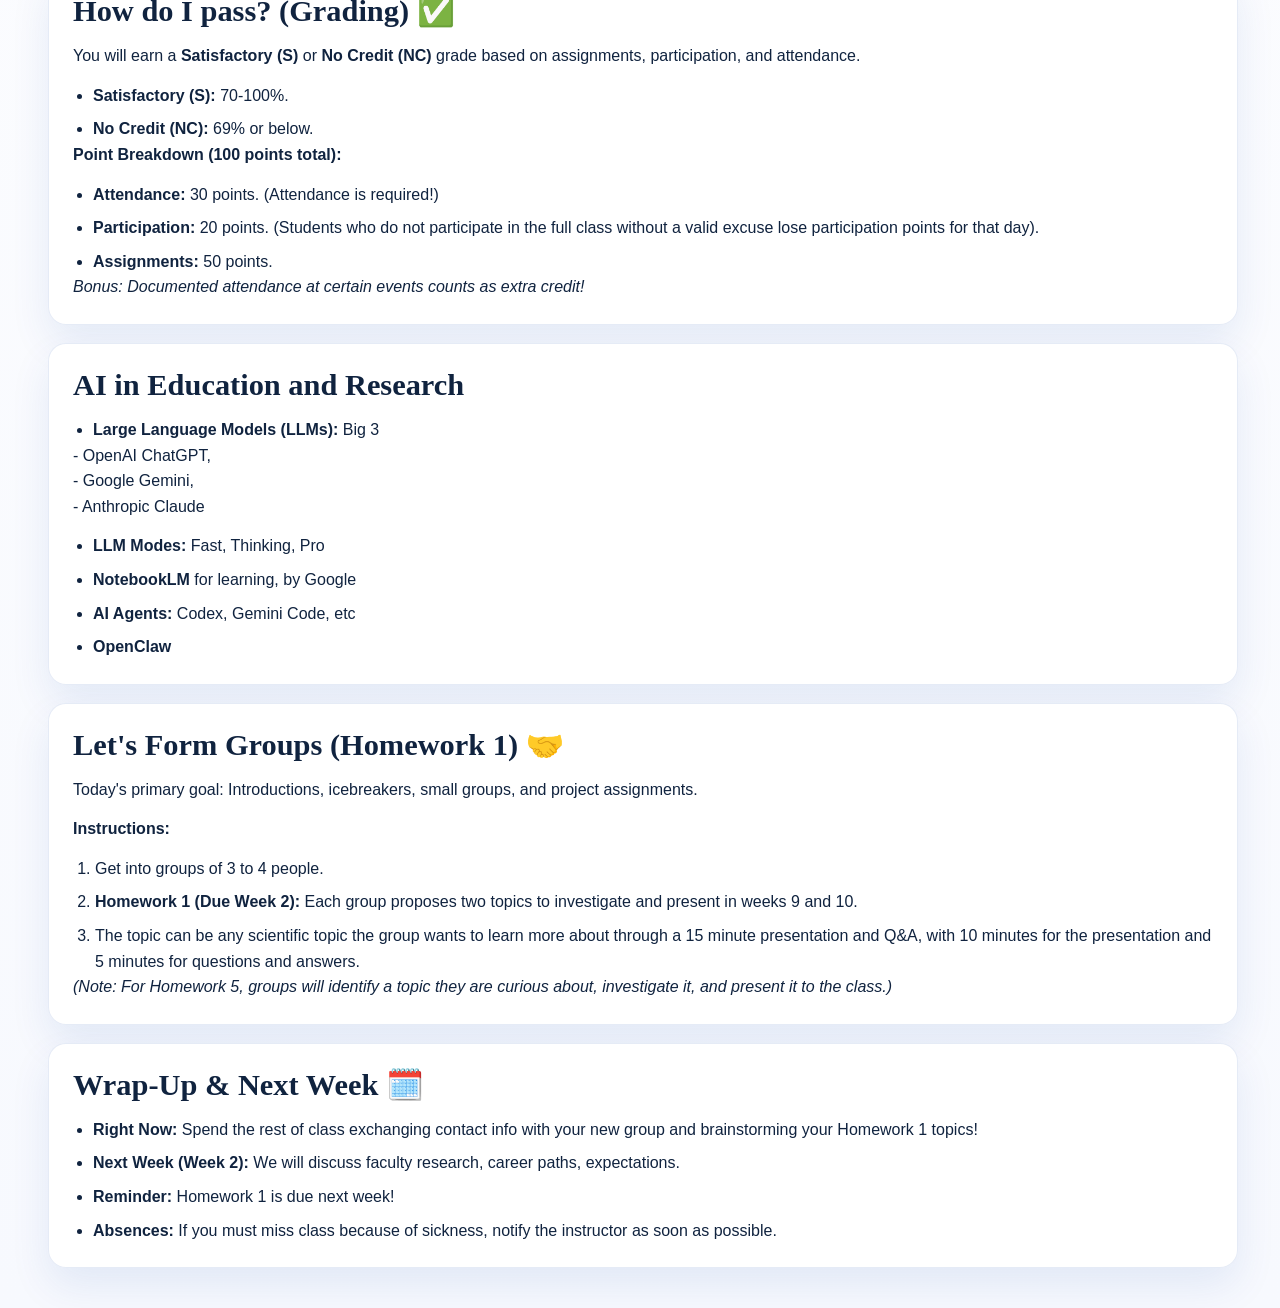
==== commit 8f99482b: "week6" ====
--- a/lecture_notes/index.html
+++ b/lecture_notes/index.html
@@ -36,6 +36,7 @@
           <a class="button button-secondary note-tab" href="#week2" data-week="week2">Week 2</a>
           <a class="button button-secondary note-tab" href="#week3" data-week="week3">Week 3</a>
           <a class="button button-secondary note-tab" href="#week5" data-week="week5">Week 5</a>
+          <a class="button button-secondary note-tab" href="#week6" data-week="week6">Week 6</a>
         </div>
       </section>
 
@@ -50,6 +51,8 @@
             <li><a href="Week1.md">Week 1 markdown</a></li>
             <li><a href="Week2.md">Week 2 markdown</a></li>
             <li><a href="Week3.md">Week 3 markdown</a></li>
+            <li><a href="Week5.md">Week 5 markdown</a></li>
+            <li><a href="Week6.md">Week 6 markdown</a></li>
           </ul>
         </section>
       </noscript>
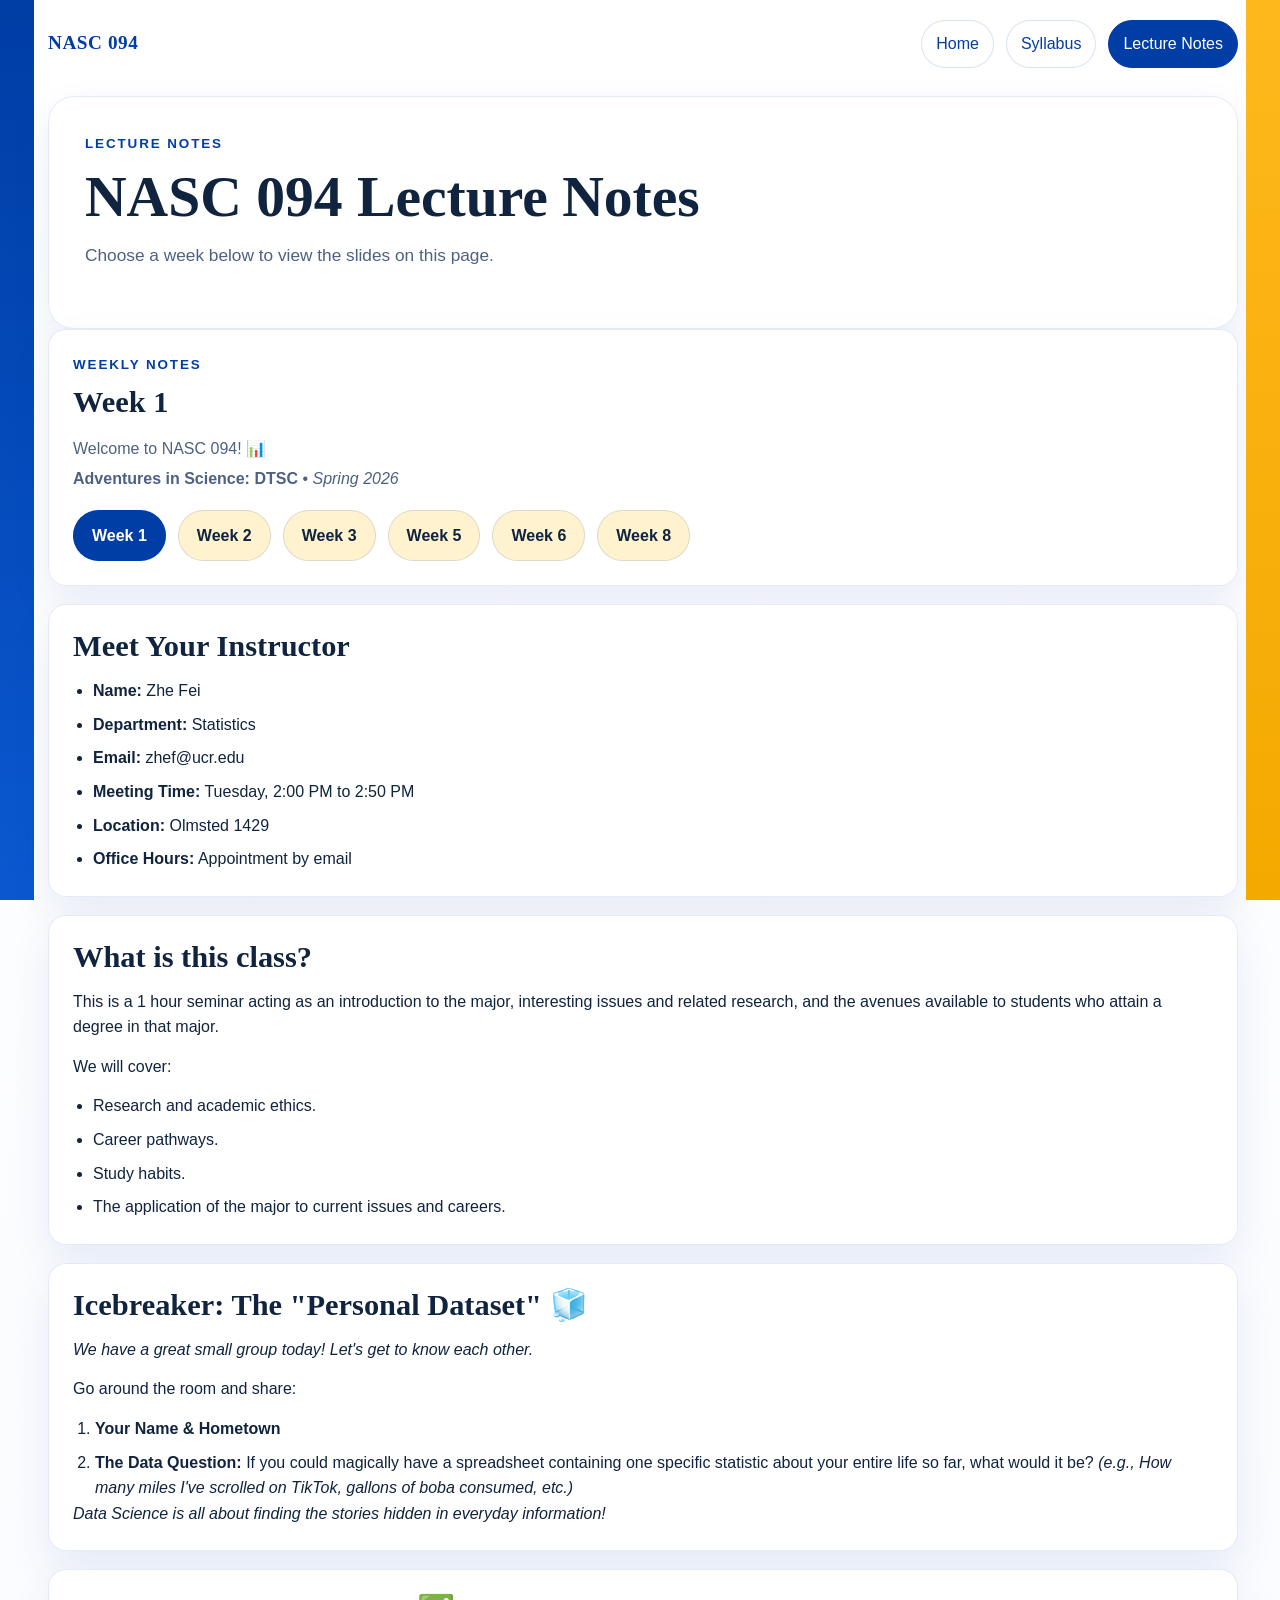
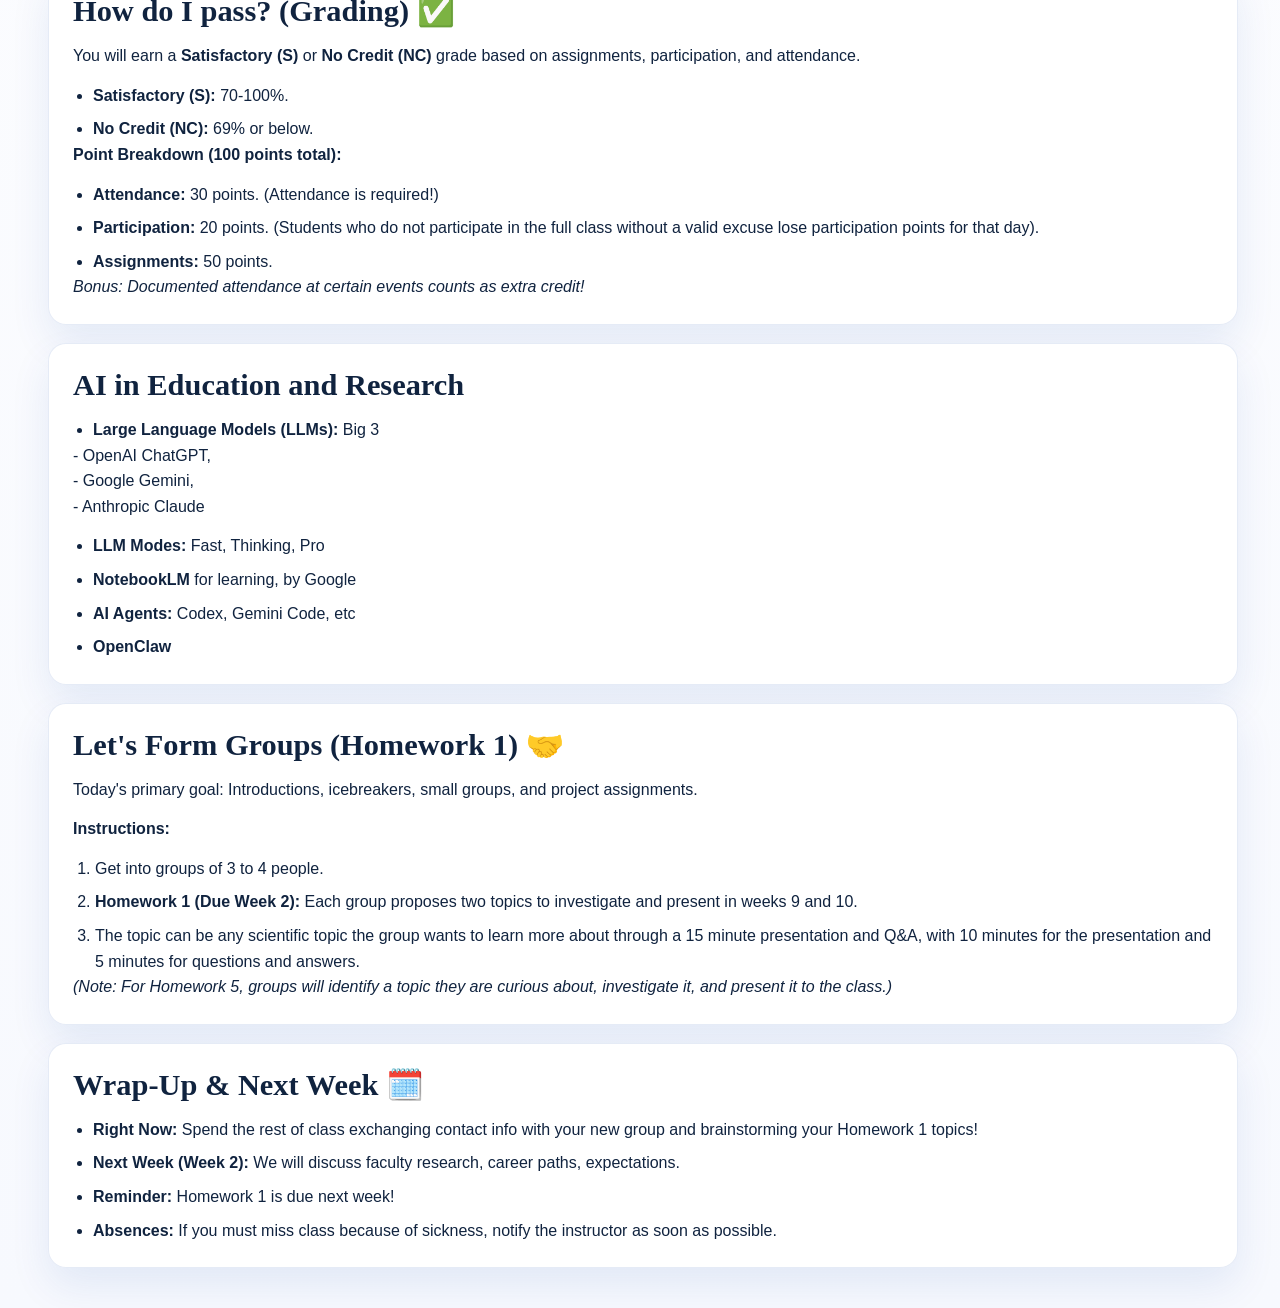
==== commit 2f55c846: "week8" ====
--- a/lecture_notes/index.html
+++ b/lecture_notes/index.html
@@ -37,6 +37,7 @@
           <a class="button button-secondary note-tab" href="#week3" data-week="week3">Week 3</a>
           <a class="button button-secondary note-tab" href="#week5" data-week="week5">Week 5</a>
           <a class="button button-secondary note-tab" href="#week6" data-week="week6">Week 6</a>
+          <a class="button button-secondary note-tab" href="#week8" data-week="week8">Week 8</a>
         </div>
       </section>
 
@@ -53,6 +54,7 @@
             <li><a href="Week3.md">Week 3 markdown</a></li>
             <li><a href="Week5.md">Week 5 markdown</a></li>
             <li><a href="Week6.md">Week 6 markdown</a></li>
+            <li><a href="Week8.md">Week 8 markdown</a></li>
           </ul>
         </section>
       </noscript>
